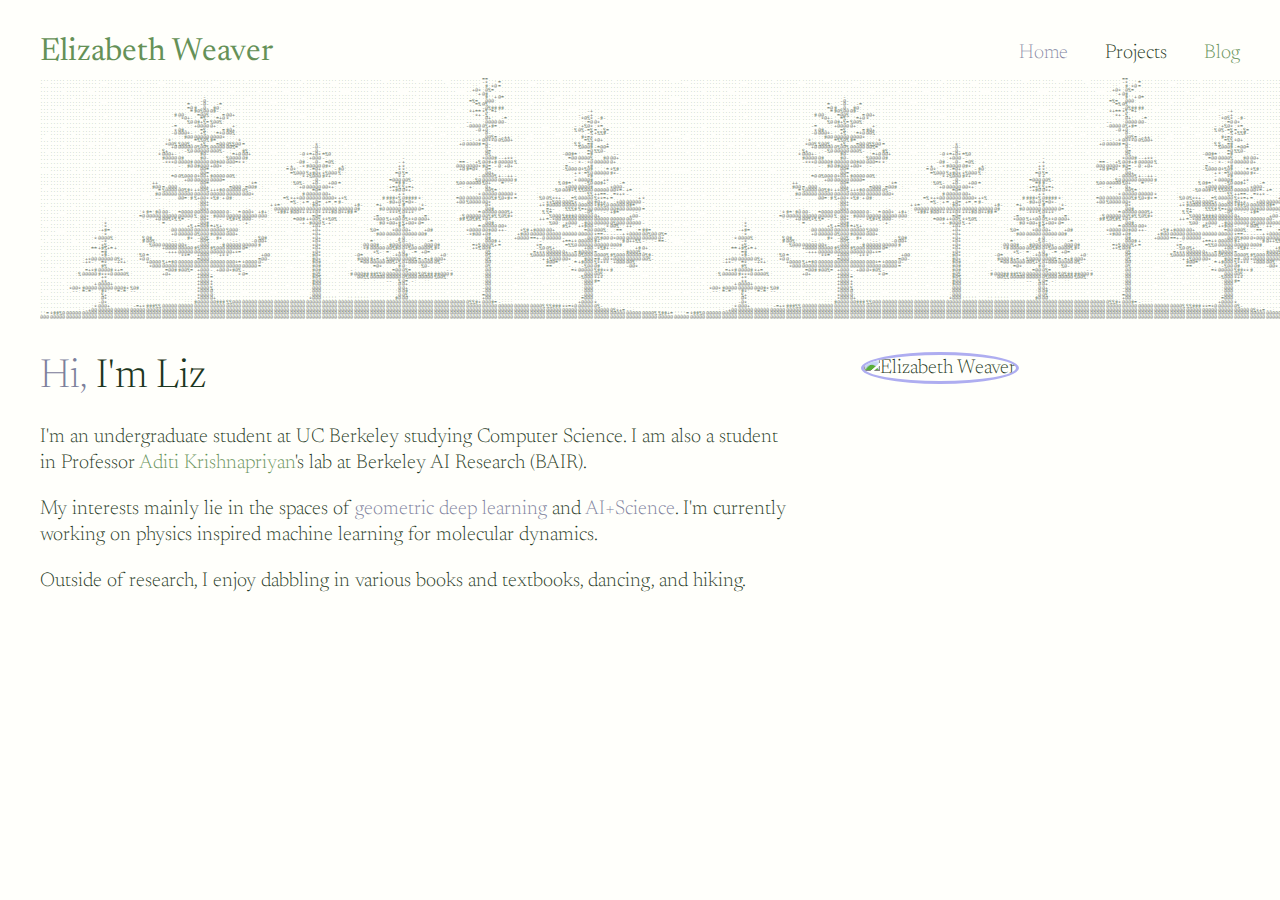
==== index.html @ 6121dfe1 "padding attempt 2" ====
<!DOCTYPE html>
<html lang="en">
<head>
    <meta charset="UTF-8">
    <meta name="viewport" content="width=device-width, initial-scale=1.0">
    <title>Elizabeth Weaver</title>
    <link rel="preconnect" href="https://fonts.googleapis.com">
    <link rel="preconnect" href="https://fonts.gstatic.com" crossorigin>
    <link href="https://fonts.googleapis.com/css2?family=Inconsolata:wght@200..900&family=Newsreader:ital,opsz,wght@0,6..72,200..800;1,6..72,200..800&display=swap" rel="stylesheet">
    <style>
        /* Typography */
        body {
            font-family: "Newsreader", serif;
            max-width: 1200px;
            margin: 0 auto;
            padding: 2rem;
            line-height: 1.3;
            color: #1C3620;
            background-color: #FFFFFB;
            font-weight: 250;
            font-size: 20px;
        }

        /* Header styling */
        header {
            display: flex;
            justify-content: space-between;
            align-items: center;
            margin-bottom: 0;
        }

        .site-title {
            font-family: "Newsreader", serif;
            color: #659157;
            font-size: 2rem;
            font-weight: normal;
            margin: 0;
            font-weight: 400;
        }

        /* Navigation */
        nav a {
            text-decoration: none;
            margin-left: 2rem;
            transition: color 0.3s;
        }

        nav a.nav-green {
            color: #659157;
        }

        nav a.nav-gray {
            color: #7C809B;
            font-weight: 200;
        }

        nav a.nav-dark {
            color: #1C3620;
        }

        /* ASCII art banner */
        .ascii-art {
            font-family: 'Inconsolata', monospace;
            white-space: pre;
            font-size: 7.5px;
            line-height: 0.6;
            /* overflow-x: auto; */
            color: #1C3620;
            margin: 0;
            font-weight: 300;
            display: block;
            transform: scale(0.8);
            transform-origin: left top;
            width: max-content;
            position: relative;
            left: 0;
        }

        /* Main content */
        .main-content {
            display: grid;
            grid-template-columns: 2fr 1fr;
            gap: 4rem;
            align-items: start;
            margin-top: -2rem;
            margin-left: auto;
            margin-right: auto;
        }

        /* Profile section */
        .profile-section h1 {
            font-family: "Newsreader", serif;
            color: #1C3620;
            font-size: 2.5rem;
            margin-bottom: 0.5rem;
            margin-top: 0;
            font-weight: 300;
        }

        .profile-image {
            border-radius: 50%;
            width: 200px;
            height: 200px;
            object-fit: cover;
            border: 3px solid #aeadf0;
        }

        /* Links styling */
        a {
            color: #659157;
            text-decoration: none;
        }

        a:hover {
            text-decoration: underline;
        }

        b {
            color: #7C809B;
            text-decoration: none;
            font-weight: 250;
        }

        /* Responsive design */
        @media (max-width: 768px) {
            .main-content {
                grid-template-columns: 1fr;
            }

            .profile-image {
                width: 100px;
                height: 100px;
            }
        }
    </style>
</head>
<body>
    <header>
        <h1 class="site-title">Elizabeth Weaver</h1>
        <nav>
            <a href="index.html" class="nav-gray active">Home</a>
            <a href="projects.html" class="nav-dark">Projects</a>
            <a href="blog.html" class="nav-green">Blog</a>
        </nav>
    </header>

    <div class="ascii-art">
............................. ...............  ................. ................. ................ .......  ........   ......  ..........==...................... ................ .................   ............................. ...............  ................. ................. ................ .......  ........   ......  ..........==...................... ................ .................   
.  ................  ................  ...............  ................  ....... .........  .................................. ..........-*..:=.........  ................ .............................  ................  ................  ...............  ................  ....... .........  .................................. ..........-*..:=.........  ................ ............................
.......................................................................................................................................::..#:*@=...............................................................................................................................................................................................::..#:*@=........................................................
....... .......  ............... .................. .......  ....... .......  ....... ........   ....... .......   ...............   ..+@*:@%=................ ....... ........................... ............ .......  ............... .................. .......  ....... .......  ....... ........   ....... .......   ...............   ..+@*:@%=................ ....... ........................... .....
........................................................................................................................................:+@#....................................................................................................................................................................................................:+@#............................................................
.......... ................. ......................-............  ................ .................................. .....................#::+@=................  ..................................   .......... ................. ......................-............  ................ .................................. .....................#::+@=................  ..................................   
...................  .......................... ..-@-...................  ................ .................. ........................=%=..@@@:.......... .................................................................  .......................... ..-@-...................  ................ .................. ........................=%=..@@@:.......... ..............................................
..............................................=:..-@-..-=...............................................................................=%@%:.........................................................................................................=:..-@-..-=...............................................................................=%@%:...........................................................
.....  .......  .................. ...........=@#.-@-.#@:..  ........ .......  .......  ....... ........  ......   ....... .......  ......-@%####...  ....... .......   ....... ......... ...... ............  .......  .................. ...........=@#.-@-.#@:..  ........ .......  .......  ....... ........  ......   ....... .......  ......-@%####...  ....... .......   ....... ......... ...... .......
...............................................=#@%@@@#-..............................................................................*+==*%:=+:...........................-+..........................................................................=#@%@@@#-..............................................................................*+==*%:=+:...........................-+...........................
.................... ....................:#@@:...=@@%:...=@@+....................  ................ ......... ................. .......:*+-%:.. .................. .....-:.-+............................................... ....................:#@@:...=@@%:...=@@+....................  ................ ......... ................. .......:*+-%:.. .................. .....-:.-+...........................
............................. .............:*@+-:.=%:.:=+@*................................................. ......... ....................@+:..-=......................:*@%*.-#-.................................................... .............:*@+-:.=%:.:=+@*................................................. ......... ....................@+:..-=......................:*@%*.-#-.......................
..............................................%@@#+%=%@@%:...........................................................................--...:@@@@@@-.......................::=@@*.......................................................................%@@#+%=%@@%:...........................................................................--...:@@@@@@-.......................::=@@*.........................
....... .................................-=....:+@@@@@+:....+:...... ..................................................... ....... ..-@@@@@%+#=..............  ........-:+%@*:*=........ ...................... .................................-=....:+@@@@@+:....+:...... ..................................................... ....... ..-@@@@@%+#=..............  ........-:+%@*:*=........ ...............
..........................................*@#-....=%:....=#@+...........................................................................-@+@:.........................:%@%-=%=::%=................................................................*@#-....=%:....=#@+...........................................................................-@+@:.........................:%@%-=%=::%=......................
.. ....... ........ ........ ............-@@@@*-:.+%:.:=*@@@%:...............................................................  ............@-............ .......  ......:.-%+%%#-...................   .. ....... ........ ........ ............-@@@@*-:.+%:.:=*@@@%:...............................................................  ............@-............ .......  ......:.-%+%%#-...................   
.  .................................. .....::#@@@@@@@@@@@*:::..............................................................................@@%=:-++:.:..  ...............#*=*............................  .................................. .....::#@@@@@@@@@@@*:::..............................................................................@@%=:-++:.:..  ...............#*=*...........................
.......................................:*:......=%%@%#=......:*.................................................. ..................---:-*@@**@@%@@+..................:...=%%*@+...............................................................:*:......=%%@%#=......:*.................................................. ..................---:-*@@**@@%@@+..................:...=%%*@+........................
....... .......  ....... ........  ....*@@%%@@%-..+%:..=@@@%%@@=.... ........ ........*:....... ........ ................. ........+@@@@@#=@-................ ........:%%-.=#....+......  ......  ............. .......  ....... ........  ....*@@%%@@%-..+%:..=@@@%%@@=.... ........ ........*:....... ........ ................. ........+@@@@@#=@-................ ........:%%-.=#....+......  ......  ......
.........................................+@@@@@@@%@@%@@@@@@@%=.......................-@-...................................................@-...........................%@@@#-=@@=...............................................................+@@@@@@@%@@%@@@@@@@%=.......................-@-...................................................@-...........................%@@@#-=@@=......................
.. ................  ........ .......:%+....:-%@@@@@@@@@%-.:.:.#%:......  ...........-@-........... ........ ........ ......... ...........@=............ ........ ........=@%%@-......................... ................  ........ .......:%+....:-%@@@@@@@@@%-.:.:.#%:......  ...........-@-........... ........ ........ ......... ...........@=............ ........ ........=@%%@-.......................
.....................................*@@@+-:......#@-......:=+@@@+...............-@*=+@*=%@................................................@%......................-@@#=:..=#......--........................................................*@@@+-:......#@-......:=+@@@+...............-@*=+@*=%@................................................@%......................-@@#=:..=#......--...................
......................................#@@@@@#.....#@-....:%@@@@@#.................::+@@@-:.......................-........................*@@@#--+**:................=@@@@@@%:..#@@@+.........................................................#@@@@@#.....#@-....:%@@@@@#.................::+@@@-:.......................-........................*@@@#--+**:................=@@@@@@%:..#@@@+...................
................ .....................-***@@@@@#@@@@@@@#@@@@@=**:...............-@#-.-@-.=@%:...................-+................:==-::+%@@#+#@@@@@%................--:*-:*@@@@@@@+.................................... .....................-***@@@@@#@@@@@@@#@@@@@=**:...............-@#-.-@-.=@%:...................-+................:==-::+%@@#+#@@@@@%................--:*-:*@@@@@@@+....................
...........................................-:.#@@#@@@+@@*.:-.................-+..-*#@@@@@#*:..+:................+*................@@@@@@@*#@=.-@:+@+...............:=-.....+#..:...................................................................-:.#@@#@@@+@@*.:-.................-+..-*#@@@@@#*:..+:................+*................@@@@@@@*#@=.-@:+@+...............:=-.....+#..:........................
   ....... . ...............  ....... ............@@=............ ......  ...=@*:...-=@+:...-#@:.... ....... ...**:..  ......   ...+@#=@*..@=.... ......  .........-%@@@@*%@#:..:=*%#:...............      ....... . ...............  ....... ............@@=............ ......  ...=@*:...-=@+:...-#@:.... ....... ...**:..  ......   ...+@#=@*..@=.... ......  .........-%@@@@*%@#:..:=*%#:...............   
..................................................@@=..:......................=%@@@%*#@**%@@@%::...............=@%=........................@@+........................:+*:=%@@@@@@#*-.....................................................................@@=..:......................=%@@@%*#@**%@@@%::...............=@%=........................@@+........................:+*:=%@@@@@@#*-...................
.........................................=@@%@@@@*@@+#@@@@@@%:...................:*+%@@@#*+.....................*+.......................-@@@@%+--++-..................-...*#...:................................................................=@@%@@@@*@@+#@@@@@@%:...................:*+%@@@#*+.....................*+.......................-@@@@%+--++-..................-...*#...:.......................
............... ................ ............+@@@@@@@@@@@=...........................-@-..........:..........=@@@@@%-..... ........:...:%@@@@@@@@@@@#.............:....*@@@@#...+*................ .................... ................ ............+@@@@@@@@@@@=...........................-@-..........:..........=@@@@@%-..... ........:...:%@@@@@@@@@@@#.............:....*@@@@#...+*................ .....
...................................++...::........@@=........::..:*=..........:%@%-..+@-..+@@=.................=##-...............%@@@@@@@%@+...=::-..............%@#=:...-%@@@#+:...-=....................................................++...::........@@=........::..:*=..........:%@%-..+@-..+@@=.................=##-...............%@@@@@@@%@+...=::-..............%@#=:...-%@@@#+:...-=.................
.  ........ .......  ........ .....#@@=-@@@-......@@+......=@@@:=@@#.:..  ......:+@@@@@@@@*+:...... ........:+=*%%*=+.. ....... ...-::+:...@+............  ........:*@@@@@@@#....-*@@@-.....  ...........  ........ .......  ........ .....#@@=-@@@-......@@+......=@@@:=@@#.:..  ......:+@@@@@@@@*+:...... ........:+=*%%*=+.. ....... ...-::+:...@+............  ........:*@@@@@@@#....-*@@@-.....  ..........
.....................................=%@@@@@@%#*+*@@%++*#@@@@@@@%-...................=@=.....................-+#@@*+:......................@@%=:................-%@@@#*%%%@@@@@@@@@@*=-+=....................................................=%@@@@@@%#*+*@@%++*#@@@@@@@%-...................=@=.....................-+#@@*+:......................@@%=:................-%@@@#*%%%@@@@@@@@@@*=-+=...............
....... .......  ...............  ..#@@@@@@@@@@@@@@@@@@@@@@@@@@@@@*. ...........:.#@@@@@@@+.....................+*......................:*@@@@@@@@@@*......::.............:%%++==-.=*+*-...:................... .......  ...............  ..#@@@@@@@@@@@@@@@@@@@@@@@@@@@@@*. ...........:.#@@@@@@@+.....................+*......................:*@@@@@@@@@@*......::.............:%%++==-.=*+*-...:............
....................................--.....@@=:#%+@@**%#:+@#:....-:.........=%*+*@@@@@@@@@@@*+*%...........####*%@####*:..........=@@@@@@@@@@%#%@*#*=......:%@@%**+-..=%@@@@@%**=+=.......:+*...............................................--.....@@=:#%+@@**%#:+@#:....-:.........=%*+*@@@@@@@@@@@*+*%...........####*%@####*:..........=@@@@@@@@@@%#%@*#*=......:%@@%**+-..=%@@@@@%**=+=.......:+*...........
........................................:........:@@+.........................=%-:+=.+@=.+=.=#-.............-#@+@%=@*-..:.........+@@%@@@@@@*................-**%@@@@@%*-:.@@#@+*-.:*@@@@@@@-...................................................:........:@@+.........................=%-:+=.+@=.+=.=#-.............-#@+@%=@*-..:.........+@@%@@@@@@*................-**%@@@@@%*-:.@@#@+*-.:*@@@@@@@-...........
.. ....... ........ .............................:@@*...................+*=:...:::..:#@*:..::....:+#-....=+.....+#....:*-..................@*...............+*#@@@@@@@@@@@@@@*##%@@@@@@@#=:...........  .. ....... ........ .............................:@@*...................+*=:...:::..:#@*:..::....:+#-....=+.....+#....:*-..................@*...............+*#@@@@@@@@@@@@@@*##%@@@@@@@#=:...........  
.....................................-:..........:@@*...........:-......:@@@@@@@@@@@@@@@@@@@@@@@@@@#......#@@@@@@@@@@@@=...................@@#................=+- .:%%%#%=*@@@@@@@@@#@@@@@@@=................................................-:..........:@@*...........:-......:@@@@@@@@@@@@@@@@@@@@@@@@@@#......#@@@@@@@@@@@@=...................@@#................=+- .:%%%#%=*@@@@@@@@@#@@@@@@@=...........
......  ................ ......:*#=:#@@@-..=@@@@@@@@@@@@@@@-..=@@@*.+#+:.:+##+#@@*+*+*@*+*+#@@*+##=.........-***%@*+*:.. .........  .....=@@@@@@@@%+.........%%=..........-@%:.:-:+#=....:-:....  ............  ................ ......:*#=:#@@@-..=@@@@@@@@@@@@@@@-..=@@@*.+#+:.:+##+#@@*+*+*@*+*+#@@*+##=.........-***%@*+*:.. .........  .....=@@@@@@@@%+.........%%=..........-@%:.:-:+#=....:-:....  ......
.............................:.=@@@@@@@@@@@@@@@@%:@@*:#@@@@@@@@@@@@@@@@:.............=@=................-=:.....+#.....:=:........ :%@@@@@@@%#%%@%#*:.........:%@@@%###@@@@@@@+....... .+@@-.........................................:.=@@@@@@@@@@@@@@@@%:@@*:#@@@@@@@@@@@@@@@@:.............=@=................-=:.....+#.....:=:........ :%@@@@@@@%#%%@%#*:.........:%@@@%###@@@@@@@+....... .+@@-............
....................:...........:-:.+@@@%*%%=.-:.:@@*..:-.*%#*%@@@-.:-.........=@@#+*@@%**%@%...........*@@@%+*@@@%**@@@@+........:##%@%#%*@*...............++=-*@@@@@@@@@@@@@@@@@@@@@@@@-... ..............................:...........:-:.+@@@%*%%=.-:.:@@*..:-.*%#*%@@@-.:-.........=@@#+*@@%**%@%...........*@@@%+*@@@%**@@@@+........:##%@%#%*@*...............++=-*@@@@@@@@@@@@@@@@@@@@@@@@-... ..........
.  ........ .......:*......... :.....:=......  . -@@#.. .......:+:..... .........-+-#@@@%-+:.......  ....:#@*@@+#%+@@*@=....... ........ ..@@#:...............:%@@::*@@@.-#@@@@@@@@%@@@@@@@@- ........  .  ........ .......:*......... :.....:=......  . -@@#.. .......:+:..... .........-+-#@@@%-+:.......  ....:#@*@@+#%+@@*@=....... ........ ..@@#:...............:%@@::*@@@.-#@@@@@@@@%@@@@@@@@- ........  
...................:*.........................+%+=@@#=+%+....:.......................+@+.......................:#%.......................=@@@@@@@*........:::......#%+.:+*#@@-:.:*@@%::++:.................................:*.........................+%+=@@#=+%+....:.......................+@+.......................:#%.......................=@@@@@@@*........:::......#%+.:+*#@@-:.:*@@%::++:..............
.....   ..........-+#=. ......... ......:@@@@@@@@@@@@@@@@@%@@@:...... .......  ......+@+....... ......:%@=....*@@@@+....+@#..........*@@@@@@#@@++-....*%#+#@@@@@+.........=@@@@@%:.:== ...:=##=..  ..........   ..........-+#=. ......... ......:@@@@@@@@@@@@@@@@@%@@@:...... .......  ......+@+....... ......:%@=....*@@@@+....+@#..........*@@@@@@#@@++-....*%#+#@@@@@+.........=@@@@@%:.:== ...:=##=..  .....
...................:*....................+@@@@@@@%@@@#@@@@@@@+.......................*@+................:#@@@@@@@@@@@@@@#............-*#@@+@#........+#@@@@@@@@@@@@@@@@@@@@@@*==------+*@@@@@@%@@@%=.......................:*....................+@@@@@@@%@@@#@@@@@@@+.......................*@+................:#@@@@@@@@@@@@@@#............-*#@@+@#........+#@@@@@@@@@@@@@@@@@@@@@@*==------+*@@@@@@%@@@%=....
.. ....... .....:*@@@@%:........%@#...........#*.-@@%..#*...... ...:%@#. ............*@+...  .............. :.  +@..:.......... ...........@#.......+@@@@==+-@@@@@@-......-@@@%#@@@*@@@@@@@@@@@@@@*..   .. ....... .....:*@@@@%:........%@#...........#*.-@@%..#*...... ...:%@#. ............*@+...  .............. :.  +@..:.......... ...........@#.......+@@@@==+-@@@@@@-......-@@@%#@@@*@@@@@@@@@@@@@@*..   
 .........  .......-*......... .#@@%:...:--:.....-@@%... ..:--:...-@@@+..............*@*...............=:......-%@-......-=................@@@#+............-:.....+==+*@@@@@#+:... .:#@++%%-:.:-==-..   .........  .......-*......... .#@@%:...:--:.....-@@%... ..:--:...-@@@+..............*@*...............=:......-%@-......-=................@@@#+............-:.....+==+*@@@@@#+:... .:#@++%%-:.:-==-..  
..................:*%-...........:%@@@@@@@@@@*:..-@@@...:#@@@@@@@@@@#................*@*............:@@@@#::-#@@@@@@*::-@@@@#..........=*%@@@%+=...........*=...:...=%%@@@@@@@@@@@@@@#. ..................................:*%-...........:%@@@@@@@@@@*:..-@@@...:#@@@@@@@@@@#................*@*............:@@@@#::-#@@@@@@*::-@@@@#..........=*%@@@%+=...........*=...:...=%%@@@@@@@@@@@@@@#. ................
....... ........==+#%+=+...........:::+@@@@@@@@@#%@@@#%@@@@@@@@@=:::........  .......*@+......   ...:*#@@@@@@@%#@@*%@@@@@@%#*.....   ..+*%@@#...... .......-%@@%+:........+@@-*%#+--......+#@+.... ............ ........==+#%+=+...........:::+@@@@@@@@@#%@@@#%@@@@@@@@@=:::........  .......*@+......   ...:*#@@@@@@@%#@@*%@@@@@@%#*.....   ..+*%@@#...... .......-%@@%+:........+@@-*%#+--......+#@+.... .....
...................=#..................-+++@@@@@@@@@@@@@@@@@+*=......................*@*................*%-:=:..+@..-=.+@=.................@%.............=+**@@@@@@+--=#@@@@=........:#@@@%-..............................=#..................-+++@@@@@@@@@@@@@@@@@+*=......................*@*................*%-:=:..+@..-=.+@=.................@%.............=+**@@@@@@+--=#@@@@=........:#@@@%-...........
.. ..............::*#-:.......:%@=.........:**=..+@@@:.:+**:.........+@@.........  ..#@*... ......-@=.........-*@@#:.........+@:...........@%...........:%@@@@@@@@@@@@@@@%@@@@@@@%#%@@@@@@@@@%#-.......... ..............::*#-:.......:%@=.........:**=..+@@@:.:+**:.........+@@.........  ..#@*... ......-@=.........-*@@#:.........+@:...........@%...........:%@@@@@@@@@@@@@@@%@@@@@@@%#%@@@@@@@@@%#-........
.............:+*@@@@@@@@%*:....*@@:..............=@@@:..............=@@-.............#@*..  .......#@@@#+=-+%@@@@@@@@%=-=+#@@@+............@%.. ......... ..:++%@@@@@*.:..#@@=#-@@*@@@@@@@@@@@%-.....   .............:+*@@@@@@@@%*:....*@@:..............=@@@:..............=@@-.............#@*..  .......#@@@#+=-+%@@@@@@@@%=-=+#@@@+............@%.. ......... ..:++%@@@@@*.:..#@@=#-@@*@@@@@@@@@@@%-.....   
.............-+*-:.=*..-+*+:.....+@@@@%+=#@@@@@@@@@@@@@@@@@@@*=*@@@@@-...............#@#........ ...=@@@@@@@@@%+%@+@@@@@@@@@%-.............@@.................#@@=::...=+#@@@%****:+@@@@@%:..........................-+*-:.=*..-+*+:.....+@@@@%+=#@@@@@@@@@@@@@@@@@@@*=*@@@@@-...............#@#........ ...=@@@@@@@@@%+%@+@@@@@@@@@%-.............@@.................#@@=::...=+#@@@%****:+@@@@@%:.............
..... .............#%.............*@@@@@@@@@@@@@@@@@@@@@@@@@@@@@@@@@=........  ......#@#........ .......=@*.....#@:...:%@-.................@%.......  ........==.....-...-%@@@#. ......-@@*..... ............ .............#%.............*@@@@@@@@@@@@@@@@@@@@@@@@@@@@@@@@@=........  ......#@#........ .......=@*.....#@:...:%@-.................@%.......  ........==.....-...-%@@@#. ......-@@*..... .......
..............=+*#@@@@#*+=.............=@@##@@%=.+@@@-.+@@@*#@%-.....................#@#.........-:...........=@@@%=...........--..........@@.........................=*@@@@@%##**#......:............................=+*#@@@@#*+=.............=@@##@@%=.+@@@-.+@@@*#@%-.....................#@#.........-:...........=@@@%=...........--..........@@.........................=*@@@@@%##**#......:..............
   ........:%@@@@@#***@@@@@%:.........+@+........+@@@-.  .....*@=........ ...........#@%..  ....:#@@@####%%@@@@@@@@@@@%@%####@@@#..... ...:@@...........  ....... ........@@@@@%:...........  ..........   ........:%@@@@@#***@@@@@%:.........+@+........+@@@-.  .....*@=........ ...........#@%..  ....:#@@@####%%@@@@@@@@@@@%@%####@@@#..... ...:@@...........  ....... ........@@@@@%:...........  ..........
...................+*............................+@@@=...............................#@%..........:@@%%@@@@@@@@@@@%@@@@@@@@%@@%:..........:@@...........................-%@@@*+*...........................................+*............................+@@@=...............................#@%..........:@@%%@@@@@@@@@@@%@@@@@@@@%@@%:..........:@@...........................-%@@@*+*........................
....... ...... ....**................... ........+@@@+...............................#@@.............:..:...--..%@=.-:..::................:@@................  ..........:@@@#=......... ...................... ...... ....**................... ........+@@@+...............................#@@.............:..:...--..%@=.-:..::................:@@................  ..........:@@@#=......... ...............
.................+@@@@+:.........................+@@@*....................... .......#@@........................@@+.......................:@@....... ....................:@@@............................................+@@@@+:.........................+@@@*....................... .......#@@........................@@+.......................:@@....... ....................:@@@...........................
.........*@@*#@@@@@@@@@@@@#*%@#..................*@@@%...............................@@@........................@@+.......................-@@............................:@@@....................................*@@*#@@@@@@@@@@@@#*%@#..................*@@@%...............................@@@........................@@+.......................-@@............................:@@@...........................
.  .......--:=-=:.:#*:.:=-=:--.......  .......  .*@@@@.........  .......  .......   .@@@...  ...... ......... .:@@#............ ......  ..-@@...........  ........ ......:@@@......  .......  .......   .  .......--:=-=:.:#*:.:=-=:--.......  .......  .*@@@@.........  .......  .......   .@@@...  ...... ......... .:@@#............ ......  ..-@@...........  ........ ......:@@@......  .......  .......   
...................%+............................*@@@@:.............................:@@@.......................:@@%.......................=@@............................-@@@..............................................%+............................*@@@@:.............................:@@@.......................:@@%.......................=@@............................-@@@...........................
...... ............@*.................... .......*@@@@+..... .......................*@@@:::::...:::::::........#@@@................ ......+@@............................=@@@............ ...... ............. ............@*.................... .......*@@@@+..... .......................*@@@:::::...:::::::........#@@@................ ......+@@............................=@@@............ ...... .......
..................-@*........................:::#@@@@@@###%%@@@@@@@@@@@@@@@@@@@@@@@@@@@@@@@@@@@@@@@@@@@@@@@@@@@@@@@@@@@@@@@@@@@@@@@@@@%%#*@@@#=-::::....................+@@@@*............................................-@*........................:::#@@@@@@###%%@@@@@@@@@@@@@@@@@@@@@@@@@@@@@@@@@@@@@@@@@@@@@@@@@@@@@@@@@@@@@@@@@@@@@@@@@@%%#*@@@#=-::::....................+@@@@*..........................
................:*@@@+.....::-=+*###%%@@@@@@@@@@@@@@@@@@@@@@@@@@@@@@@@@@@@@@@@@@@@@@@@@@@@@@@@@@@@@@@@@@@@@@@@@@@@@@@@@@@@@@@@@@@@@@@@@@@@@@@@@@@@@@@@@@@@@@@%%%###**=*@@@@@@@%-........................................:*@@@+.....::-=+*###%%@@@@@@@@@@@@@@@@@@@@@@@@@@@@@@@@@@@@@@@@@@@@@@@@@@@@@@@@@@@@@@@@@@@@@@@@@@@@@@@@@@@@@@@@@@@@@@@@@@@@@@@@@@@@@@@@@@@@@@@%%%###**=*@@@@@@@%-........................
.. .........::-+@@@@@@@@@@@@@@@@@@@@@@@@@@@@@@@@@@@@@@@@@@@@@@@@@@@@@@@@@@@@@@@@@@@@@@@@@@@@@@@@@@@@@@@@@@@@@@@@@@@@@@@@@@@@@@@@@@@@@@@@@@@@@@@@@@@@@@@@@@@@@@@@@@@@@@@@@@@@@@@@@@@%*+=--:................ .........::-+@@@@@@@@@@@@@@@@@@@@@@@@@@@@@@@@@@@@@@@@@@@@@@@@@@@@@@@@@@@@@@@@@@@@@@@@@@@@@@@@@@@@@@@@@@@@@@@@@@@@@@@@@@@@@@@@@@@@@@@@@@@@@@@@@@@@@@@@@@@@@@@@@@@@@@@@@@@@@@@@@@@%*+=--:..............
::=*##%@@@@@@@@@@@@@@@@@@@@@@@@@@@@@@@@@@@@@@@@@@@@@@@@@@@@@@@@@@@@@@@@@@@@@@@@@@@@@@@@@@@@@@@@@@@@@@@@@@@@@@@@@@@@@@@@@@@@@@@@@@@@@@@@@@@@@@@@@@@@@@@@@@@@@@@@@@@@@@@@@@@@@@@@@@@@@@@@@@@@@@@@@%%##+=::::=*##%@@@@@@@@@@@@@@@@@@@@@@@@@@@@@@@@@@@@@@@@@@@@@@@@@@@@@@@@@@@@@@@@@@@@@@@@@@@@@@@@@@@@@@@@@@@@@@@@@@@@@@@@@@@@@@@@@@@@@@@@@@@@@@@@@@@@@@@@@@@@@@@@@@@@@@@@@@@@@@@@@@@@@@@@@@@@@@@@@@@@@@@@@%%##+=::
@@@@@@@@@@@@@@@@@@@@@@@@@@@@@@@@@@@@@@@@@@@@@@@@@@@@@@@@@@@@@@@@@@@@@@@@@@@@@@@@@@@@@@@@@@@@@@@@@@@@@@@@@@@@@@@@@@@@@@@@@@@@@@@@@@@@@@@@@@@@@@@@@@@@@@@@@@@@@@@@@@@@@@@@@@@@@@@@@@@@@@@@@@@@@@@@@@@@@@@@@@@@@@@@@@@@@@@@@@@@@@@@@@@@@@@@@@@@@@@@@@@@@@@@@@@@@@@@@@@@@@@@@@@@@@@@@@@@@@@@@@@@@@@@@@@@@@@@@@@@@@@@@@@@@@@@@@@@@@@@@@@@@@@@@@@@@@@@@@@@@@@@@@@@@@@@@@@@@@@@@@@@@@@@@@@@@@@@@@@@@@@@@@@@@@@@@@@@@@@@
    </div>

    <main class="main-content">
        <div class="profile-section">
            <h1><b>Hi,</b> I'm Liz</h1>
            <p>I'm an undergraduate student at UC Berkeley studying Computer Science. I am also a student in Professor <a href="#" class="nav-green">Aditi Krishnapriyan</a>'s lab at Berkeley AI Research (BAIR).</p>
            <p>My interests mainly lie in the spaces of <b>geometric deep learning</b> and <b>AI+Science</b>. I'm currently working on physics inspired machine learning for molecular dynamics.</p>
            <p>Outside of research, I enjoy dabbling in various books and textbooks, dancing, and hiking.</p>
        </div>
        <div class="profile-image-container">
            <img src="headshot.jpg" alt="Elizabeth Weaver" class="profile-image">
        </div>
    </main>
</body>
</html>
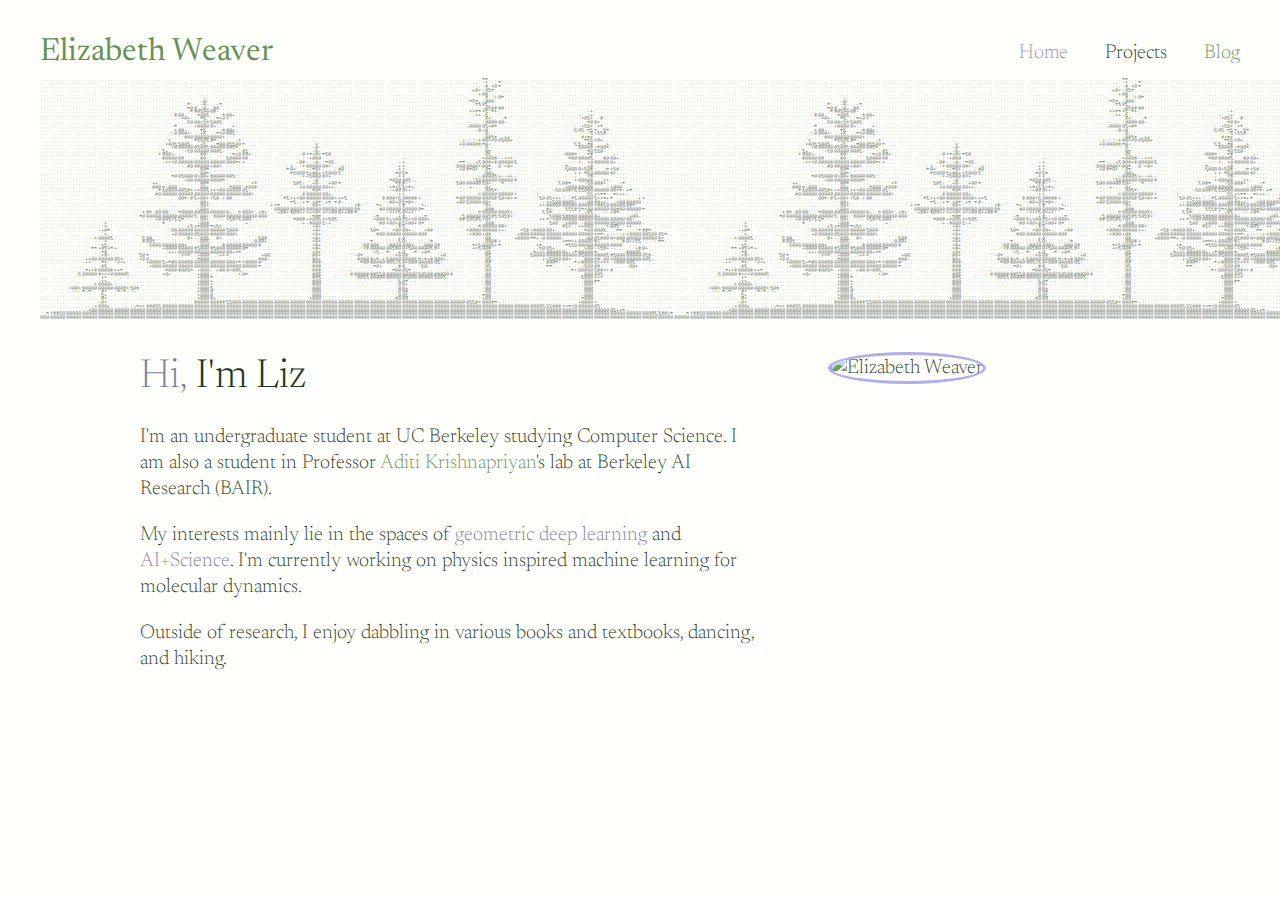
==== commit f11752f5: "padding attempt 4" ====
--- a/index.html
+++ b/index.html
@@ -83,6 +83,7 @@
             gap: 4rem;
             align-items: start;
             margin-top: -2rem;
+            max-width: 1000px;
             margin-left: auto;
             margin-right: auto;
         }
@@ -94,6 +95,8 @@
             font-size: 2.5rem;
             margin-bottom: 0.5rem;
             margin-top: 0;
+            margin-left: auto;
+            margin-right: auto;
             font-weight: 300;
         }
 
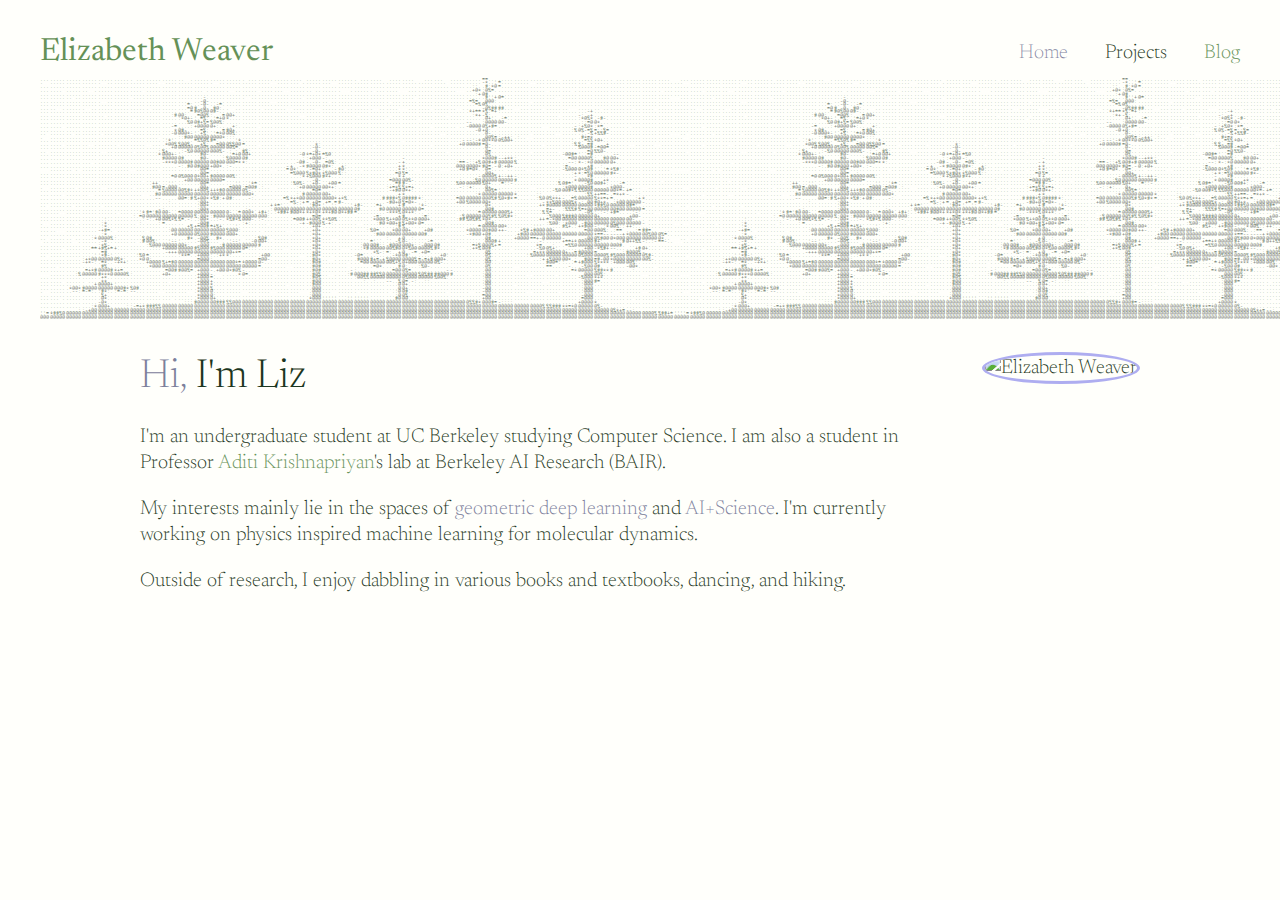
==== commit eee010b2: "padding adjustment" ====
--- a/index.html
+++ b/index.html
@@ -79,7 +79,7 @@
         /* Main content */
         .main-content {
             display: grid;
-            grid-template-columns: 2fr 1fr;
+            grid-template-columns: 1fr auto;
             gap: 4rem;
             align-items: start;
             margin-top: -2rem;
@@ -106,6 +106,7 @@
             height: 200px;
             object-fit: cover;
             border: 3px solid #aeadf0;
+            margin-right: 0;
         }
 
         /* Links styling */
@@ -131,8 +132,9 @@
             }
 
             .profile-image {
-                width: 100px;
-                height: 100px;
+                width: 200px;
+                height: 200px;
+                max-width: 200px;
             }
         }
     </style>
